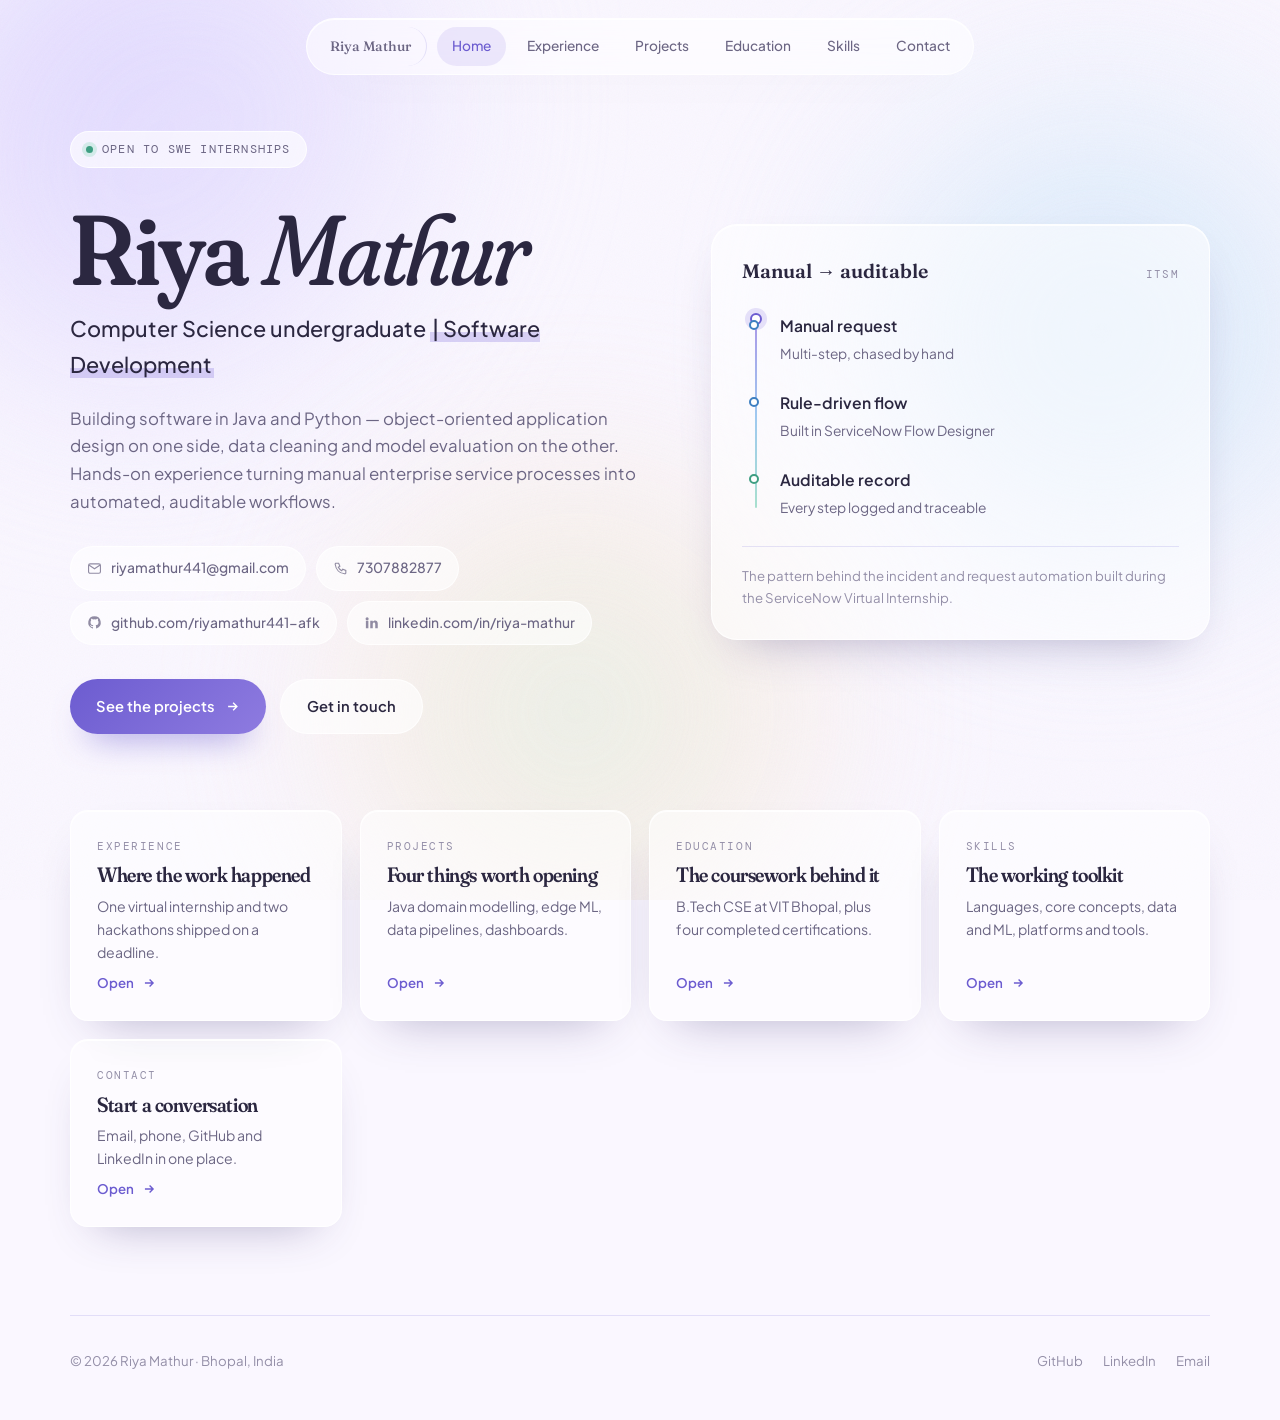
==== index.html @ 1a3c7ad4 "Add files via upload" ====
<!DOCTYPE html>
<html lang="en">
<head>
<meta charset="UTF-8">
<meta name="viewport" content="width=device-width, initial-scale=1">
<title>Riya Mathur — Computer Science Undergraduate</title>
<meta name="description" content="Portfolio of Riya Mathur — Computer Science undergraduate building software in Java and Python. Seeking a software engineering internship.">
<link rel="preconnect" href="https://fonts.googleapis.com">
<link rel="preconnect" href="https://fonts.gstatic.com" crossorigin>
<link href="https://fonts.googleapis.com/css2?family=Fraunces:opsz,wght,SOFT,WONK@9..144,300..700,0..100,0..1&family=Plus+Jakarta+Sans:wght@300..800&family=DM+Mono:wght@400;500&display=swap" rel="stylesheet">
<link rel="stylesheet" href="style.css">
</head>
<body>

<div class="aurora">
  <div class="blob blob-a"></div>
  <div class="blob blob-b"></div>
  <div class="blob blob-c"></div>
</div>
<div class="grain"></div>

<div class="nav-shell">
  <nav class="nav glass" aria-label="Main navigation">
    <a class="nav-mark" href="index.html">Riya Mathur</a>
    <a href="index.html" class="on" aria-current="page">Home</a>
    <a href="experience.html">Experience</a>
    <a href="projects.html">Projects</a>
    <a href="education.html">Education</a>
    <a href="skills.html">Skills</a>
    <a href="contact.html">Contact</a>
  </nav>
</div>

<div class="page">

<header class="wrap hero">
  <div>
    <span class="hero-tag reveal"><i class="dot"></i>Open to SWE internships</span>
    <h1 class="reveal">Riya <em>Mathur</em></h1>
    <p class="role reveal">Computer Science undergraduate <span>| Software Development</span></p>
    <p class="hero-bio reveal">Building software in Java and Python — object-oriented application design on one side, data cleaning and model evaluation on the other. Hands-on experience turning manual enterprise service processes into automated, auditable workflows.</p>
    <div class="chips reveal">
      <button class="chip" data-copy="riyamathur441@gmail.com" data-label="Email address">
        <svg viewBox="0 0 24 24" fill="none" stroke="currentColor" stroke-width="1.8"><rect x="2.5" y="4.5" width="19" height="15" rx="2.5"/><path d="M3 6.5l9 6 9-6"/></svg>
        riyamathur441@gmail.com
      </button>
      <button class="chip" data-copy="7307882877" data-label="Phone number">
        <svg viewBox="0 0 24 24" fill="none" stroke="currentColor" stroke-width="1.8"><path d="M5 3.5h4l2 5-2.5 1.5a12 12 0 005.5 5.5L15.5 13l5 2v4a1.5 1.5 0 01-1.7 1.5C10.5 19.5 4.5 13.5 3.5 5.2A1.5 1.5 0 015 3.5z"/></svg>
        7307882877
      </button>
      <a class="chip" href="https://github.com/riyamathur441-afk/" target="_blank" rel="noopener">
        <svg viewBox="0 0 24 24" fill="currentColor"><path d="M12 2a10 10 0 00-3.16 19.49c.5.09.68-.22.68-.48v-1.7c-2.78.6-3.37-1.34-3.37-1.34-.45-1.16-1.11-1.47-1.11-1.47-.91-.62.07-.61.07-.61 1 .07 1.53 1.03 1.53 1.03.9 1.53 2.36 1.09 2.94.83.09-.65.35-1.09.63-1.34-2.22-.25-4.55-1.11-4.55-4.94 0-1.09.39-1.98 1.03-2.68-.1-.25-.45-1.27.1-2.64 0 0 .84-.27 2.75 1.02a9.5 9.5 0 015 0c1.91-1.29 2.75-1.02 2.75-1.02.55 1.37.2 2.39.1 2.64.64.7 1.03 1.59 1.03 2.68 0 3.84-2.34 4.68-4.57 4.93.36.31.68.92.68 1.85v2.74c0 .27.18.58.69.48A10 10 0 0012 2z"/></svg>
        github.com/riyamathur441-afk
      </a>
      <a class="chip" href="https://www.linkedin.com/in/riya-mathur-384293369/" target="_blank" rel="noopener">
        <svg viewBox="0 0 24 24" fill="currentColor"><path d="M4.98 3.5A2.5 2.5 0 002.5 6a2.5 2.5 0 002.48 2.5A2.5 2.5 0 007.5 6a2.5 2.5 0 00-2.52-2.5zM3 21h4V9H3v12zm7 0h4v-6.5c0-1.6.8-2.5 2-2.5s2 .9 2 2.5V21h4v-7.3c0-3.4-1.8-4.9-4.2-4.9-1.9 0-2.9 1-3.4 1.8H14V9h-4v12z"/></svg>
        linkedin.com/in/riya-mathur
      </a>
    </div>
    <div class="cta-row reveal">
      <a class="btn btn-solid" href="projects.html">
        See the projects
        <svg width="15" height="15" viewBox="0 0 24 24" fill="none" stroke="currentColor" stroke-width="2.2"><path d="M5 12h13M13 6l6 6-6 6"/></svg>
      </a>
      <a class="btn btn-ghost" href="contact.html">Get in touch</a>
    </div>
  </div>

  <aside class="flow glass reveal" aria-label="How a manual process becomes an auditable flow">
    <div class="flow-top">
      <span class="flow-title">Manual → auditable</span>
      <span class="flow-note">ITSM</span>
    </div>
    <div class="rail">
      <i class="pulse" aria-hidden="true"></i>
      <div class="node"><b>Manual request</b><span>Multi-step, chased by hand</span></div>
      <div class="node"><b>Rule-driven flow</b><span>Built in ServiceNow Flow Designer</span></div>
      <div class="node"><b>Auditable record</b><span>Every step logged and traceable</span></div>
    </div>
    <p class="flow-foot">The pattern behind the incident and request automation built during the ServiceNow Virtual Internship.</p>
  </aside>
</header>

<section class="wrap pathways" aria-label="Browse the portfolio">
  <a class="path glass reveal" href="experience.html">
    <span class="path-num">Experience</span>
    <h3>Where the work happened</h3>
    <p>One virtual internship and two hackathons shipped on a deadline.</p>
    <span class="go">Open<svg viewBox="0 0 24 24" fill="none" stroke="currentColor" stroke-width="2.4"><path d="M5 12h13M13 6l6 6-6 6"/></svg></span>
  </a>
  <a class="path glass reveal" href="projects.html">
    <span class="path-num">Projects</span>
    <h3>Four things worth opening</h3>
    <p>Java domain modelling, edge ML, data pipelines, dashboards.</p>
    <span class="go">Open<svg viewBox="0 0 24 24" fill="none" stroke="currentColor" stroke-width="2.4"><path d="M5 12h13M13 6l6 6-6 6"/></svg></span>
  </a>
  <a class="path glass reveal" href="education.html">
    <span class="path-num">Education</span>
    <h3>The coursework behind it</h3>
    <p>B.Tech CSE at VIT Bhopal, plus four completed certifications.</p>
    <span class="go">Open<svg viewBox="0 0 24 24" fill="none" stroke="currentColor" stroke-width="2.4"><path d="M5 12h13M13 6l6 6-6 6"/></svg></span>
  </a>
  <a class="path glass reveal" href="skills.html">
    <span class="path-num">Skills</span>
    <h3>The working toolkit</h3>
    <p>Languages, core concepts, data and ML, platforms and tools.</p>
    <span class="go">Open<svg viewBox="0 0 24 24" fill="none" stroke="currentColor" stroke-width="2.4"><path d="M5 12h13M13 6l6 6-6 6"/></svg></span>
  </a>
  <a class="path glass reveal" href="contact.html">
    <span class="path-num">Contact</span>
    <h3>Start a conversation</h3>
    <p>Email, phone, GitHub and LinkedIn in one place.</p>
    <span class="go">Open<svg viewBox="0 0 24 24" fill="none" stroke="currentColor" stroke-width="2.4"><path d="M5 12h13M13 6l6 6-6 6"/></svg></span>
  </a>
</section>

</div>

<footer class="wrap foot">
  <span>© <span data-year></span> Riya Mathur · Bhopal, India</span>
  <div class="foot-links">
    <a href="https://github.com/riyamathur441-afk/" target="_blank" rel="noopener">GitHub</a>
    <a href="https://www.linkedin.com/in/riya-mathur-384293369/" target="_blank" rel="noopener">LinkedIn</a>
    <a href="mailto:riyamathur441@gmail.com">Email</a>
  </div>
</footer>

<div class="toast glass" id="toast" role="status" aria-live="polite"></div>
<script src="script.js"></script>
</body>
</html>
---- style.css ----
:root{
  --paper:#FAF7FF;
  --ink:#2B2740;
  --ink-soft:#6C6684;
  --ink-faint:#948FA8;
  --lavender:#A99BE8;
  --lavender-deep:#6C5CD0;
  --sky:#9FC9F0;
  --sky-deep:#3E7FC1;
  --mint:#A8E0CE;
  --mint-deep:#3E9E82;
  --apricot:#FFD2AE;
  --apricot-deep:#C97F3E;
  --glass:rgba(255,255,255,.55);
  --glass-strong:rgba(255,255,255,.74);
  --edge:rgba(255,255,255,.78);
  --hair:rgba(108,92,208,.16);
  --shadow:0 22px 48px -28px rgba(60,48,110,.42);
  --shadow-lift:0 34px 66px -30px rgba(60,48,110,.5);
  --r-lg:26px;
  --r-md:18px;
  --r-sm:12px;
  --display:"Fraunces",Georgia,"Times New Roman",serif;
  --body:"Plus Jakarta Sans",system-ui,-apple-system,"Segoe UI",sans-serif;
  --mono:"DM Mono",ui-monospace,"SFMono-Regular",Menlo,monospace;
}
*,*::before,*::after{box-sizing:border-box}
html{scroll-behavior:smooth}
body{
  margin:0;
  min-height:100vh;
  background:var(--paper);
  color:var(--ink);
  font-family:var(--body);
  font-size:16.5px;
  line-height:1.65;
  -webkit-font-smoothing:antialiased;
  overflow-x:hidden;
  display:flex;
  flex-direction:column;
}
a{color:inherit;text-decoration:none}
h1,h2,h3,h4{margin:0;font-family:var(--display);font-weight:500;letter-spacing:-.02em;line-height:1.12;font-variation-settings:"SOFT" 70,"WONK" 1,"opsz" 110}
p{margin:0}
ul{margin:0;padding:0;list-style:none}
button{font:inherit;color:inherit;border:0;background:none;cursor:pointer}
:focus-visible{outline:2.5px solid var(--lavender-deep);outline-offset:3px;border-radius:6px}

.aurora{position:fixed;inset:0;z-index:-2;overflow:hidden;pointer-events:none}
.blob{position:absolute;border-radius:50%;filter:blur(90px);opacity:.62}
.blob-a{width:44vw;height:44vw;min-width:340px;min-height:340px;left:-8vw;top:-10vw;background:radial-gradient(circle at 35% 35%,#CFC4FF,#E9E3FF 62%,rgba(233,227,255,0) 72%);animation:drift-a 26s ease-in-out infinite}
.blob-b{width:40vw;height:40vw;min-width:300px;min-height:300px;right:-6vw;top:6vw;background:radial-gradient(circle at 50% 50%,#BFDDF8,#DCEDFB 60%,rgba(220,237,251,0) 72%);animation:drift-b 32s ease-in-out infinite}
.blob-c{width:38vw;height:38vw;min-width:280px;min-height:280px;left:26vw;top:52vh;background:radial-gradient(circle at 50% 50%,#CFF0E4,#FFE7D2 58%,rgba(255,231,210,0) 74%);animation:drift-c 38s ease-in-out infinite}
.grain{position:fixed;inset:0;z-index:-1;pointer-events:none;opacity:.038;background-image:url("data:image/svg+xml,%3Csvg xmlns='http://www.w3.org/2000/svg' width='220' height='220'%3E%3Cfilter id='n'%3E%3CfeTurbulence type='fractalNoise' baseFrequency='0.85' numOctaves='3'/%3E%3C/filter%3E%3Crect width='220' height='220' filter='url(%23n)'/%3E%3C/svg%3E")}
@keyframes drift-a{50%{transform:translate3d(6vw,5vh,0) scale(1.12)}}
@keyframes drift-b{50%{transform:translate3d(-7vw,7vh,0) scale(1.08)}}
@keyframes drift-c{50%{transform:translate3d(4vw,-8vh,0) scale(1.14)}}

.glass{
  background:var(--glass);
  -webkit-backdrop-filter:blur(20px) saturate(150%);
  backdrop-filter:blur(20px) saturate(150%);
  border:1px solid var(--edge);
  box-shadow:var(--shadow),inset 0 1px 0 rgba(255,255,255,.85);
}

.nav-shell{position:sticky;top:0;z-index:60;padding:18px 20px 0;display:flex;justify-content:center}
.nav{display:flex;align-items:center;gap:6px;padding:8px;border-radius:999px;max-width:100%;overflow-x:auto;scrollbar-width:none}
.nav::-webkit-scrollbar{display:none}
.nav-mark{font-family:var(--display);font-size:.95rem;font-weight:600;padding:0 14px 0 10px;white-space:nowrap;border-right:1px solid var(--hair);margin-right:4px;transition:color .28s ease}
.nav-mark:hover{color:var(--lavender-deep)}
.nav a{position:relative;padding:8px 15px;border-radius:999px;font-size:.855rem;font-weight:500;color:var(--ink-soft);white-space:nowrap;transition:color .28s ease,background .28s ease}
.nav a:hover{color:var(--ink);background:rgba(255,255,255,.6)}
.nav a.on{color:var(--lavender-deep);background:rgba(169,155,232,.2)}

.wrap{width:min(1140px,100% - 44px);margin-inline:auto}
.page{flex:1;animation:enter .7s cubic-bezier(.22,1,.36,1) both}
@keyframes enter{from{opacity:0;transform:translateY(14px)}}
.band{padding:88px 0}
.band-tight{padding:64px 0}

.eyebrow{font-family:var(--mono);font-size:.735rem;letter-spacing:.16em;text-transform:uppercase;color:var(--lavender-deep);display:flex;align-items:center;gap:10px}
.eyebrow::after{content:"";height:1px;flex:1;background:linear-gradient(90deg,var(--hair),transparent)}
.head{margin-bottom:44px}
.head h1{font-size:clamp(2.5rem,6vw,4rem);margin:18px 0 14px}
.head h2{font-size:clamp(2rem,4vw,2.9rem);margin:16px 0 12px}
.band-lede{color:var(--ink-soft);max-width:58ch;font-size:1.04rem}

.hero{padding:56px 0 76px;display:grid;grid-template-columns:1.08fr .92fr;gap:56px;align-items:center}
.hero-tag{display:inline-flex;align-items:center;gap:9px;font-family:var(--mono);font-size:.75rem;letter-spacing:.1em;text-transform:uppercase;color:var(--ink-soft);padding:8px 15px;border-radius:999px;background:rgba(255,255,255,.62);border:1px solid var(--edge)}
.dot{width:7px;height:7px;border-radius:50%;background:var(--mint-deep);box-shadow:0 0 0 4px rgba(168,224,206,.45);animation:blink 2.6s ease-in-out infinite}
@keyframes blink{50%{opacity:.35}}
.hero h1{font-size:clamp(3.4rem,9vw,6.2rem);font-weight:600;margin:26px 0 6px;font-variation-settings:"SOFT" 90,"WONK" 1,"opsz" 144}
.hero h1 em{font-style:italic;font-weight:400}
.role{font-size:clamp(1.05rem,2.2vw,1.35rem);font-weight:500;margin-bottom:22px}
.role span{background:linear-gradient(180deg,transparent 62%,rgba(169,155,232,.42) 62%);padding:0 2px}
.hero-bio{color:var(--ink-soft);max-width:52ch;font-size:1.05rem}

.chips{display:flex;flex-wrap:wrap;gap:10px;margin-top:30px}
.chip{display:inline-flex;align-items:center;gap:9px;padding:10px 16px;border-radius:999px;font-size:.87rem;font-weight:500;background:rgba(255,255,255,.6);border:1px solid var(--edge);color:var(--ink-soft);transition:transform .25s ease,color .25s ease,box-shadow .25s ease,background .25s ease}
.chip:hover{transform:translateY(-2px);color:var(--ink);background:rgba(255,255,255,.85);box-shadow:0 12px 26px -18px rgba(60,48,110,.6)}
.chip svg{width:15px;height:15px;flex:none;opacity:.75}
.cta-row{display:flex;flex-wrap:wrap;gap:14px;margin-top:34px}
.btn{display:inline-flex;align-items:center;gap:10px;padding:14px 26px;border-radius:999px;font-size:.92rem;font-weight:600;transition:transform .28s ease,box-shadow .28s ease,background .28s ease}
.btn-solid{background:linear-gradient(135deg,var(--lavender-deep),#8E7BE0);color:#fff;box-shadow:0 18px 34px -18px rgba(108,92,208,.8)}
.btn-solid:hover{transform:translateY(-3px);box-shadow:0 26px 44px -18px rgba(108,92,208,.85)}
.btn-ghost{background:rgba(255,255,255,.62);border:1px solid var(--edge);color:var(--ink)}
.btn-ghost:hover{transform:translateY(-3px);background:rgba(255,255,255,.9)}

.flow{border-radius:var(--r-lg);padding:30px}
.flow-top{display:flex;align-items:baseline;justify-content:space-between;gap:14px;margin-bottom:26px}
.flow-title{font-family:var(--display);font-size:1.22rem;font-weight:600}
.flow-note{font-family:var(--mono);font-size:.7rem;letter-spacing:.12em;text-transform:uppercase;color:var(--ink-faint)}
.rail{position:relative;padding-left:38px}
.rail::before{content:"";position:absolute;left:13px;top:12px;bottom:12px;width:2px;border-radius:2px;background:linear-gradient(180deg,var(--lavender),var(--sky),var(--mint))}
.pulse{position:absolute;left:8px;width:12px;height:12px;border-radius:50%;background:#fff;border:2px solid var(--lavender-deep);box-shadow:0 0 0 5px rgba(169,155,232,.28);animation:travel 4.6s cubic-bezier(.65,0,.35,1) infinite}
@keyframes travel{0%,12%{top:10px}44%,56%{top:calc(50% - 6px)}88%,100%{top:calc(100% - 22px)}}
.node{position:relative;padding:0 0 24px}
.node:last-child{padding-bottom:0}
.node::before{content:"";position:absolute;left:-31px;top:7px;width:10px;height:10px;border-radius:50%;background:#fff;border:2px solid var(--sky-deep)}
.node:first-child::before{border-color:var(--ink-faint)}
.node:last-child::before{border-color:var(--mint-deep)}
.node b{display:block;font-size:.98rem;font-weight:600}
.node span{font-size:.86rem;color:var(--ink-soft)}
.flow-foot{margin-top:26px;padding-top:18px;border-top:1px solid var(--hair);font-size:.83rem;color:var(--ink-faint)}

.pathways{display:grid;grid-template-columns:repeat(auto-fit,minmax(215px,1fr));gap:18px;padding-bottom:88px}
.path{position:relative;overflow:hidden;border-radius:var(--r-md);padding:26px;display:flex;flex-direction:column;gap:8px;min-height:170px;transition:transform .35s cubic-bezier(.22,1,.36,1),box-shadow .35s ease}
.path::after{content:"";position:absolute;inset:0;opacity:0;background:linear-gradient(140deg,rgba(169,155,232,.22),rgba(159,201,240,.14));transition:opacity .4s ease}
.path:hover{transform:translateY(-7px);box-shadow:var(--shadow-lift),inset 0 1px 0 rgba(255,255,255,.9)}
.path:hover::after{opacity:1}
.path>*{position:relative;z-index:1}
.path-num{font-family:var(--mono);font-size:.7rem;letter-spacing:.14em;text-transform:uppercase;color:var(--ink-faint)}
.path h3{font-size:1.3rem;font-weight:600}
.path p{font-size:.88rem;color:var(--ink-soft)}
.path .go{margin-top:auto;display:inline-flex;align-items:center;gap:8px;font-size:.83rem;font-weight:600;color:var(--lavender-deep)}
.path .go svg{width:14px;height:14px;transition:transform .3s ease}
.path:hover .go svg{transform:translateX(4px)}

.tl{position:relative;padding-left:34px}
.tl::before{content:"";position:absolute;left:7px;top:14px;bottom:14px;width:2px;background:linear-gradient(180deg,var(--lavender),var(--sky) 55%,rgba(159,201,240,0))}
.tl-item{position:relative;margin-bottom:22px}
.tl-item:last-child{margin-bottom:0}
.tl-item::before{content:"";position:absolute;left:-32px;top:34px;width:16px;height:16px;border-radius:50%;background:#fff;border:2.5px solid var(--lavender);box-shadow:0 0 0 5px rgba(250,247,255,.9)}
.card{border-radius:var(--r-md);padding:28px 30px;transition:transform .35s cubic-bezier(.22,1,.36,1),background .35s ease}
.tl-item .card:hover{transform:translateX(5px);background:var(--glass-strong)}
.card-top{display:flex;flex-wrap:wrap;align-items:baseline;justify-content:space-between;gap:12px}
.card h3{font-size:1.28rem;font-weight:600}
.org{color:var(--lavender-deep);font-size:.9rem;font-weight:600;margin-top:4px}
.when{font-family:var(--mono);font-size:.735rem;letter-spacing:.06em;color:var(--ink-soft);padding:6px 12px;border-radius:999px;background:rgba(159,201,240,.2);white-space:nowrap}
.points{margin-top:16px;display:grid;gap:11px}
.points li{position:relative;padding-left:22px;color:var(--ink-soft);font-size:.945rem}
.points li::before{content:"";position:absolute;left:2px;top:.62em;width:7px;height:7px;border-radius:2px;transform:rotate(45deg);background:var(--lavender)}

.grid-2{display:grid;grid-template-columns:repeat(2,1fr);gap:24px}
.proj{position:relative;overflow:hidden;border-radius:var(--r-lg);padding:32px;display:flex;flex-direction:column;transition:transform .35s cubic-bezier(.22,1,.36,1),box-shadow .35s ease}
.proj::after{content:"";position:absolute;inset:0;border-radius:inherit;opacity:0;background:linear-gradient(135deg,rgba(169,155,232,.24),rgba(159,201,240,.14) 48%,rgba(168,224,206,.2));transition:opacity .45s ease;pointer-events:none}
.proj:hover{transform:translateY(-9px);box-shadow:var(--shadow-lift),inset 0 1px 0 rgba(255,255,255,.9)}
.proj:hover::after{opacity:1}
.proj>*{position:relative;z-index:1}
.kind{display:inline-flex;align-items:center;gap:8px;align-self:flex-start;font-family:var(--mono);font-size:.7rem;letter-spacing:.12em;text-transform:uppercase;padding:6px 12px;border-radius:999px;margin-bottom:18px}
.k-java{background:rgba(255,210,174,.42);color:var(--apricot-deep)}
.k-ml{background:rgba(168,224,206,.42);color:var(--mint-deep)}
.k-data{background:rgba(159,201,240,.42);color:var(--sky-deep)}
.k-web{background:rgba(169,155,232,.35);color:var(--lavender-deep)}
.proj h3{font-size:1.42rem;font-weight:600}
.proj .sub{margin-top:10px;color:var(--ink-soft);font-size:.95rem}
.proj .points{margin-top:18px}
.stack{display:flex;flex-wrap:wrap;gap:8px;margin-top:auto;padding-top:24px}
.tag{font-size:.755rem;font-weight:600;padding:6px 12px;border-radius:8px;background:rgba(255,255,255,.72);border:1px solid var(--hair);color:var(--ink-soft)}
.repo{display:inline-flex;align-items:center;gap:8px;margin-top:20px;font-size:.85rem;font-weight:600;color:var(--lavender-deep)}
.repo svg{width:14px;height:14px;transition:transform .3s ease}
.proj:hover .repo svg{transform:translate(3px,-3px)}

.edu-card{border-radius:var(--r-md);padding:30px}
.edu-card h3{margin-top:18px;font-size:1.24rem}
.score{font-family:var(--display);font-size:2.5rem;font-weight:600;line-height:1;margin-bottom:6px;background:linear-gradient(120deg,var(--lavender-deep),var(--sky-deep));-webkit-background-clip:text;background-clip:text;color:transparent}
.score small{font-size:1rem;font-weight:500}
.score-label{font-family:var(--mono);font-size:.72rem;letter-spacing:.12em;text-transform:uppercase;color:var(--ink-faint)}
.edu-card .when{display:inline-block;margin-top:14px}

.certs{display:grid;grid-template-columns:repeat(2,1fr);gap:16px}
.cert{display:flex;align-items:center;gap:16px;padding:18px 22px;border-radius:var(--r-sm);transition:transform .3s ease,background .3s ease}
.cert:hover{transform:translateY(-3px);background:var(--glass-strong)}
.seal{width:40px;height:40px;flex:none;border-radius:12px;display:grid;place-items:center;font-family:var(--mono);font-size:.72rem;color:#fff}
.s1{background:linear-gradient(135deg,var(--lavender-deep),#9F8FE6)}
.s2{background:linear-gradient(135deg,var(--sky-deep),#7FB4E4)}
.s3{background:linear-gradient(135deg,var(--mint-deep),#84CDB6)}
.s4{background:linear-gradient(135deg,var(--apricot-deep),#F0B583)}
.cert b{display:block;font-size:.95rem;font-weight:600}
.cert span{font-size:.83rem;color:var(--ink-soft)}

.skills{display:grid;grid-template-columns:repeat(2,1fr);gap:22px}
.skill-card{border-radius:var(--r-md);padding:26px 28px}
.skill-card h4{font-size:1.08rem;font-weight:600;margin-bottom:16px;display:flex;align-items:center;gap:10px}
.pip{width:9px;height:9px;border-radius:3px;transform:rotate(45deg)}
.p1{background:var(--lavender-deep)}
.p2{background:var(--sky-deep)}
.p3{background:var(--mint-deep)}
.p4{background:var(--apricot-deep)}
.pills{display:flex;flex-wrap:wrap;gap:9px}
.pill{padding:8px 15px;border-radius:999px;font-size:.85rem;font-weight:500;background:rgba(255,255,255,.66);border:1px solid var(--edge);color:var(--ink-soft);transition:transform .25s ease,color .25s ease,background .25s ease}
.pill:hover{transform:translateY(-2px);color:var(--ink);background:#fff}

.closing{border-radius:32px;padding:64px 48px;text-align:center}
.closing h2{font-size:clamp(2.1rem,4.6vw,3.2rem);margin-bottom:16px}
.closing p{color:var(--ink-soft);max-width:46ch;margin:0 auto 32px}
.closing .cta-row{justify-content:center}

.pager{display:flex;flex-wrap:wrap;gap:16px;justify-content:space-between;margin-top:56px}
.pager a{display:inline-flex;flex-direction:column;gap:2px;padding:18px 26px;border-radius:var(--r-md);background:rgba(255,255,255,.55);border:1px solid var(--edge);transition:transform .3s ease,background .3s ease}
.pager a:hover{transform:translateY(-3px);background:#fff}
.pager small{font-family:var(--mono);font-size:.7rem;letter-spacing:.12em;text-transform:uppercase;color:var(--ink-faint)}
.pager b{font-family:var(--display);font-size:1.1rem;font-weight:600}
.pager .next{text-align:right;margin-left:auto}

.foot{padding:34px 0 48px;display:flex;flex-wrap:wrap;gap:14px;justify-content:space-between;align-items:center;font-size:.83rem;color:var(--ink-faint);border-top:1px solid var(--hair)}
.foot-links{display:flex;gap:20px}
.foot-links a{transition:color .25s ease}
.foot-links a:hover{color:var(--lavender-deep)}

.toast{position:fixed;left:50%;bottom:34px;transform:translate(-50%,26px);z-index:80;padding:13px 24px;border-radius:999px;font-size:.87rem;font-weight:600;opacity:0;pointer-events:none;transition:opacity .3s ease,transform .3s ease}
.toast.show{opacity:1;transform:translate(-50%,0)}

.reveal{opacity:0;transform:translateY(26px);transition:opacity .8s cubic-bezier(.22,1,.36,1),transform .8s cubic-bezier(.22,1,.36,1)}
.reveal.in{opacity:1;transform:none}

@media(max-width:940px){
  .hero{grid-template-columns:1fr;gap:44px;padding:40px 0 60px}
  .grid-2,.skills,.certs{grid-template-columns:1fr}
  .band{padding:66px 0}
  .band-tight{padding:52px 0}
  .pathways{padding-bottom:66px}
  .closing{padding:48px 26px}
}
@media(max-width:560px){
  body{font-size:16px}
  .wrap{width:calc(100% - 32px)}
  .nav-shell{padding:12px 12px 0}
  .nav-mark{display:none}
  .card,.proj,.edu-card,.skill-card,.flow,.path{padding:24px 22px}
  .foot{flex-direction:column;align-items:flex-start;gap:18px}
  .pager a{width:100%}
  .pager .next{text-align:left;margin-left:0}
}
@media(prefers-reduced-motion:reduce){
  html{scroll-behavior:auto}
  *,*::before,*::after{animation:none!important;transition-duration:.01ms!important}
  .reveal{opacity:1;transform:none}
  .page{animation:none}
}
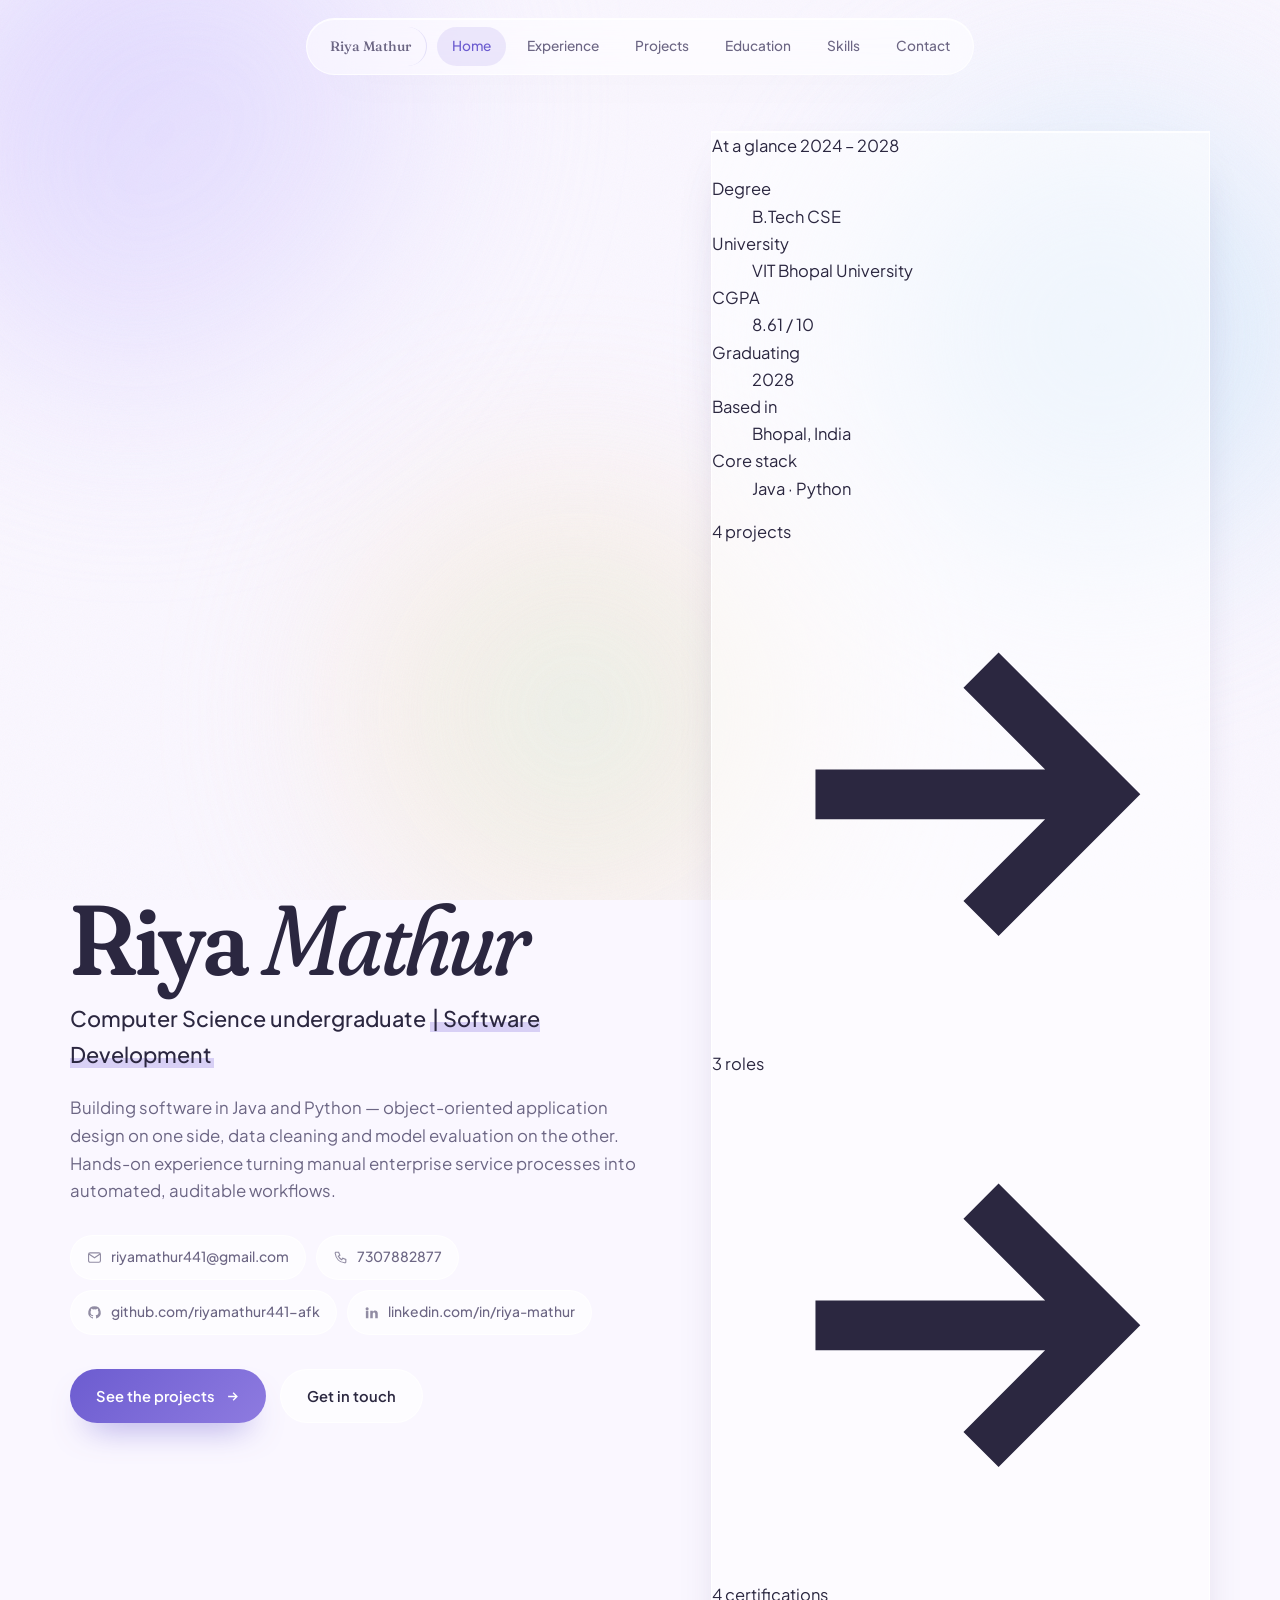
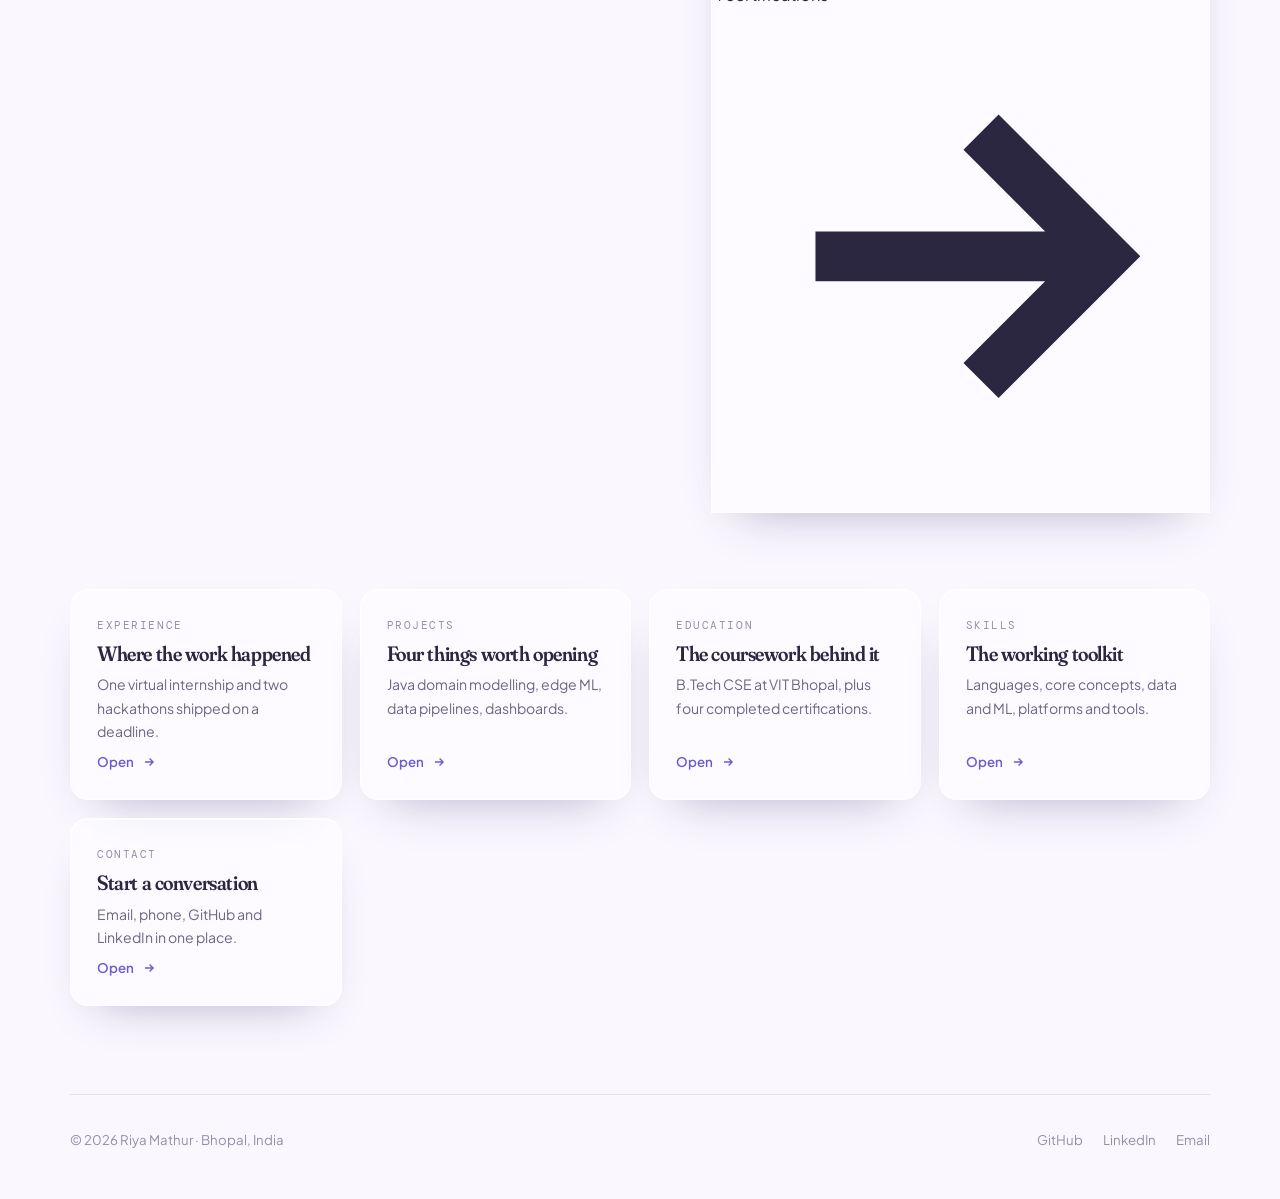
==== commit df1d2500: "Replace flow section with snap section in index.html" ====
--- a/index.html
+++ b/index.html
@@ -66,18 +66,24 @@
     </div>
   </div>
 
-  <aside class="flow glass reveal" aria-label="How a manual process becomes an auditable flow">
-    <div class="flow-top">
-      <span class="flow-title">Manual → auditable</span>
-      <span class="flow-note">ITSM</span>
+  <aside class="snap glass reveal" aria-label="Quick facts">
+    <div class="snap-top">
+      <span class="snap-title">At a glance</span>
+      <span class="snap-note">2024 – 2028</span>
     </div>
-    <div class="rail">
-      <i class="pulse" aria-hidden="true"></i>
-      <div class="node"><b>Manual request</b><span>Multi-step, chased by hand</span></div>
-      <div class="node"><b>Rule-driven flow</b><span>Built in ServiceNow Flow Designer</span></div>
-      <div class="node"><b>Auditable record</b><span>Every step logged and traceable</span></div>
+    <dl class="snap-rows">
+      <div class="snap-row"><dt>Degree</dt><dd>B.Tech CSE</dd></div>
+      <div class="snap-row"><dt>University</dt><dd>VIT Bhopal University</dd></div>
+      <div class="snap-row"><dt>CGPA</dt><dd class="num">8.61 / 10</dd></div>
+      <div class="snap-row"><dt>Graduating</dt><dd>2028</dd></div>
+      <div class="snap-row"><dt>Based in</dt><dd>Bhopal, India</dd></div>
+      <div class="snap-row"><dt>Core stack</dt><dd>Java · Python</dd></div>
+    </dl>
+    <div class="snap-foot">
+      <a href="projects.html">4 projects <svg viewBox="0 0 24 24" fill="none" stroke="currentColor" stroke-width="2.4"><path d="M5 12h13M13 6l6 6-6 6"/></svg></a>
+      <a href="experience.html">3 roles <svg viewBox="0 0 24 24" fill="none" stroke="currentColor" stroke-width="2.4"><path d="M5 12h13M13 6l6 6-6 6"/></svg></a>
+      <a href="education.html">4 certifications <svg viewBox="0 0 24 24" fill="none" stroke="currentColor" stroke-width="2.4"><path d="M5 12h13M13 6l6 6-6 6"/></svg></a>
     </div>
-    <p class="flow-foot">The pattern behind the incident and request automation built during the ServiceNow Virtual Internship.</p>
   </aside>
 </header>
 
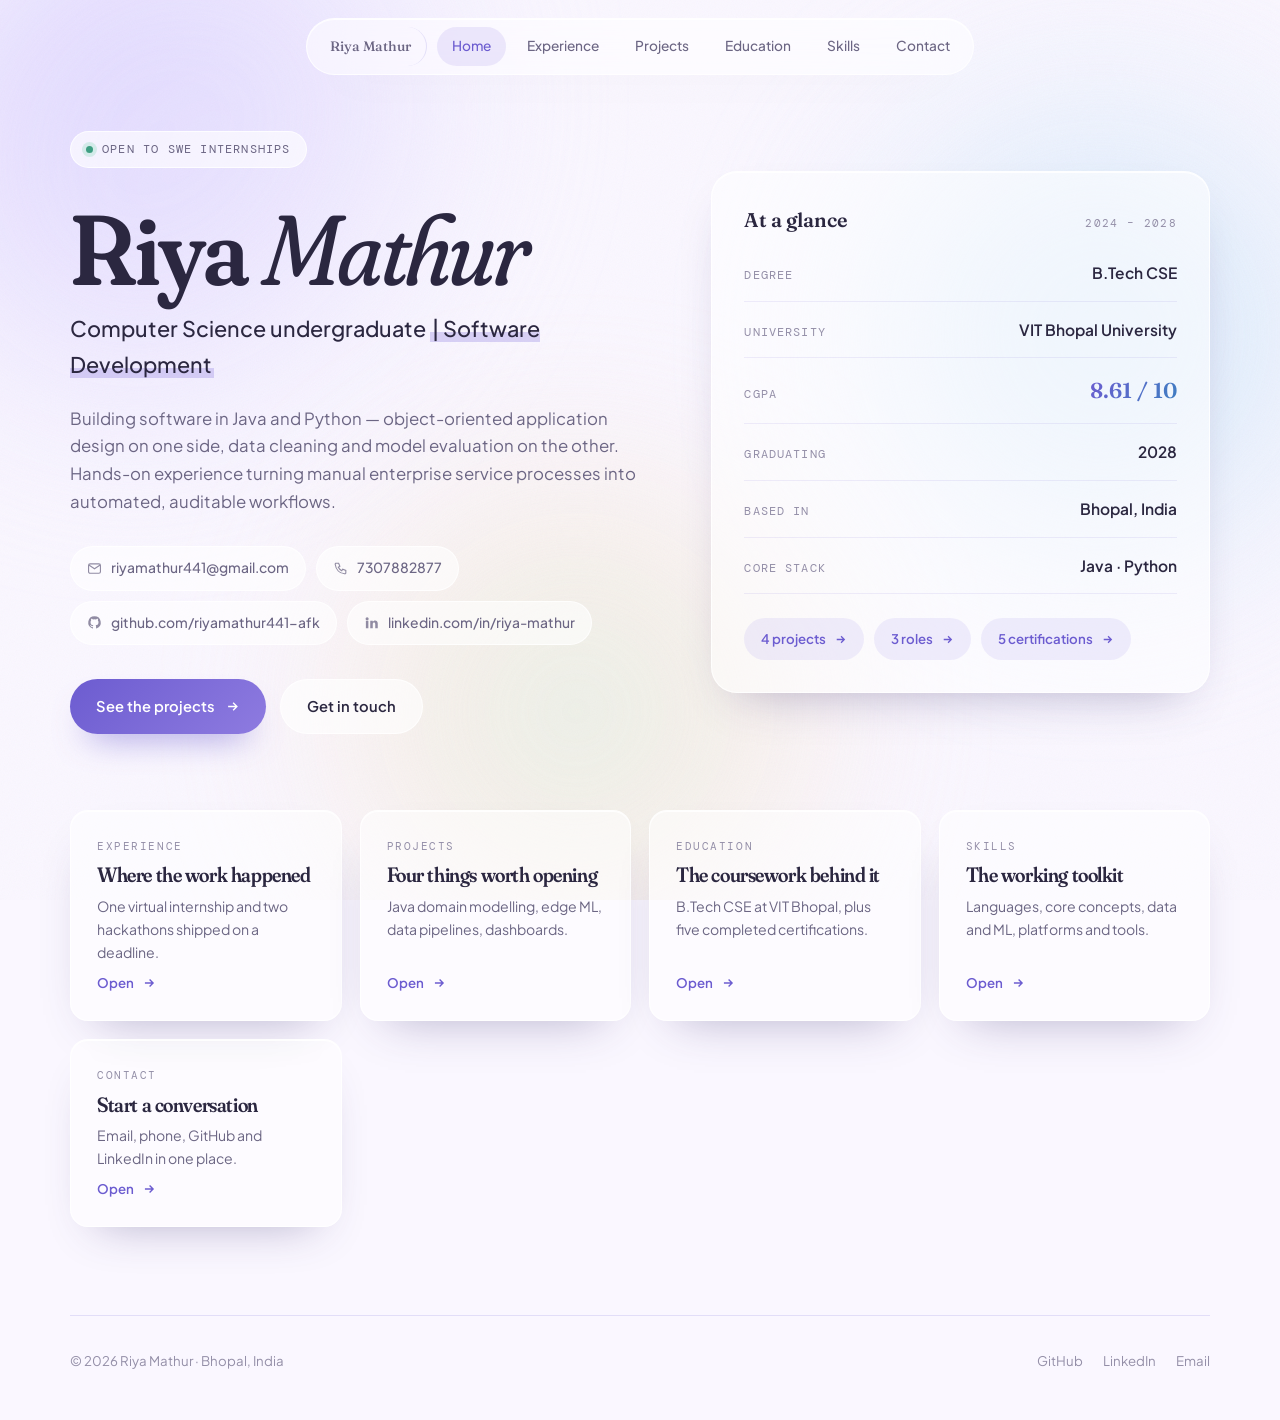
==== commit 4746fa25: "Update certification count in index.html" ====
--- a/index.html
+++ b/index.html
@@ -82,7 +82,7 @@
     <div class="snap-foot">
       <a href="projects.html">4 projects <svg viewBox="0 0 24 24" fill="none" stroke="currentColor" stroke-width="2.4"><path d="M5 12h13M13 6l6 6-6 6"/></svg></a>
       <a href="experience.html">3 roles <svg viewBox="0 0 24 24" fill="none" stroke="currentColor" stroke-width="2.4"><path d="M5 12h13M13 6l6 6-6 6"/></svg></a>
-      <a href="education.html">4 certifications <svg viewBox="0 0 24 24" fill="none" stroke="currentColor" stroke-width="2.4"><path d="M5 12h13M13 6l6 6-6 6"/></svg></a>
+      <a href="education.html">5 certifications <svg viewBox="0 0 24 24" fill="none" stroke="currentColor" stroke-width="2.4"><path d="M5 12h13M13 6l6 6-6 6"/></svg></a>
     </div>
   </aside>
 </header>
@@ -103,7 +103,7 @@
   <a class="path glass reveal" href="education.html">
     <span class="path-num">Education</span>
     <h3>The coursework behind it</h3>
-    <p>B.Tech CSE at VIT Bhopal, plus four completed certifications.</p>
+    <p>B.Tech CSE at VIT Bhopal, plus five completed certifications.</p>
     <span class="go">Open<svg viewBox="0 0 24 24" fill="none" stroke="currentColor" stroke-width="2.4"><path d="M5 12h13M13 6l6 6-6 6"/></svg></span>
   </a>
   <a class="path glass reveal" href="skills.html">
--- a/style.css
+++ b/style.css
@@ -107,22 +107,20 @@
 .btn-ghost{background:rgba(255,255,255,.62);border:1px solid var(--edge);color:var(--ink)}
 .btn-ghost:hover{transform:translateY(-3px);background:rgba(255,255,255,.9)}
 
-.flow{border-radius:var(--r-lg);padding:30px}
-.flow-top{display:flex;align-items:baseline;justify-content:space-between;gap:14px;margin-bottom:26px}
-.flow-title{font-family:var(--display);font-size:1.22rem;font-weight:600}
-.flow-note{font-family:var(--mono);font-size:.7rem;letter-spacing:.12em;text-transform:uppercase;color:var(--ink-faint)}
-.rail{position:relative;padding-left:38px}
-.rail::before{content:"";position:absolute;left:13px;top:12px;bottom:12px;width:2px;border-radius:2px;background:linear-gradient(180deg,var(--lavender),var(--sky),var(--mint))}
-.pulse{position:absolute;left:8px;width:12px;height:12px;border-radius:50%;background:#fff;border:2px solid var(--lavender-deep);box-shadow:0 0 0 5px rgba(169,155,232,.28);animation:travel 4.6s cubic-bezier(.65,0,.35,1) infinite}
-@keyframes travel{0%,12%{top:10px}44%,56%{top:calc(50% - 6px)}88%,100%{top:calc(100% - 22px)}}
-.node{position:relative;padding:0 0 24px}
-.node:last-child{padding-bottom:0}
-.node::before{content:"";position:absolute;left:-31px;top:7px;width:10px;height:10px;border-radius:50%;background:#fff;border:2px solid var(--sky-deep)}
-.node:first-child::before{border-color:var(--ink-faint)}
-.node:last-child::before{border-color:var(--mint-deep)}
-.node b{display:block;font-size:.98rem;font-weight:600}
-.node span{font-size:.86rem;color:var(--ink-soft)}
-.flow-foot{margin-top:26px;padding-top:18px;border-top:1px solid var(--hair);font-size:.83rem;color:var(--ink-faint)}
+.snap{border-radius:var(--r-lg);padding:32px}
+.snap-top{display:flex;align-items:baseline;justify-content:space-between;gap:14px;padding-bottom:8px}
+.snap-title{font-family:var(--display);font-size:1.24rem;font-weight:600}
+.snap-note{font-family:var(--mono);font-size:.7rem;letter-spacing:.12em;text-transform:uppercase;color:var(--ink-faint)}
+.snap-rows{margin:0}
+.snap-row{display:flex;align-items:baseline;justify-content:space-between;gap:20px;padding:15px 0;border-bottom:1px solid rgba(108,92,208,.1)}
+.snap-row dt{font-family:var(--mono);font-size:.72rem;letter-spacing:.1em;text-transform:uppercase;color:var(--ink-faint);white-space:nowrap}
+.snap-row dd{margin:0;font-size:.97rem;font-weight:600;text-align:right}
+.snap-row .num{font-family:var(--display);font-size:1.34rem;font-weight:600;background:linear-gradient(120deg,var(--lavender-deep),var(--sky-deep));-webkit-background-clip:text;background-clip:text;color:transparent}
+.snap-foot{display:flex;flex-wrap:wrap;gap:10px;margin-top:24px}
+.snap-foot a{display:inline-flex;align-items:center;gap:8px;padding:10px 17px;border-radius:999px;font-size:.83rem;font-weight:600;color:var(--lavender-deep);background:rgba(169,155,232,.16);transition:transform .25s ease,background .25s ease}
+.snap-foot a:hover{transform:translateY(-2px);background:rgba(169,155,232,.3)}
+.snap-foot svg{width:13px;height:13px;transition:transform .3s ease}
+.snap-foot a:hover svg{transform:translateX(3px)}
 
 .pathways{display:grid;grid-template-columns:repeat(auto-fit,minmax(215px,1fr));gap:18px;padding-bottom:88px}
 .path{position:relative;overflow:hidden;border-radius:var(--r-md);padding:26px;display:flex;flex-direction:column;gap:8px;min-height:170px;transition:transform .35s cubic-bezier(.22,1,.36,1),box-shadow .35s ease}
@@ -238,7 +236,7 @@
   .wrap{width:calc(100% - 32px)}
   .nav-shell{padding:12px 12px 0}
   .nav-mark{display:none}
-  .card,.proj,.edu-card,.skill-card,.flow,.path{padding:24px 22px}
+  .card,.proj,.edu-card,.skill-card,.snap,.path{padding:24px 22px}
   .foot{flex-direction:column;align-items:flex-start;gap:18px}
   .pager a{width:100%}
   .pager .next{text-align:left;margin-left:0}
